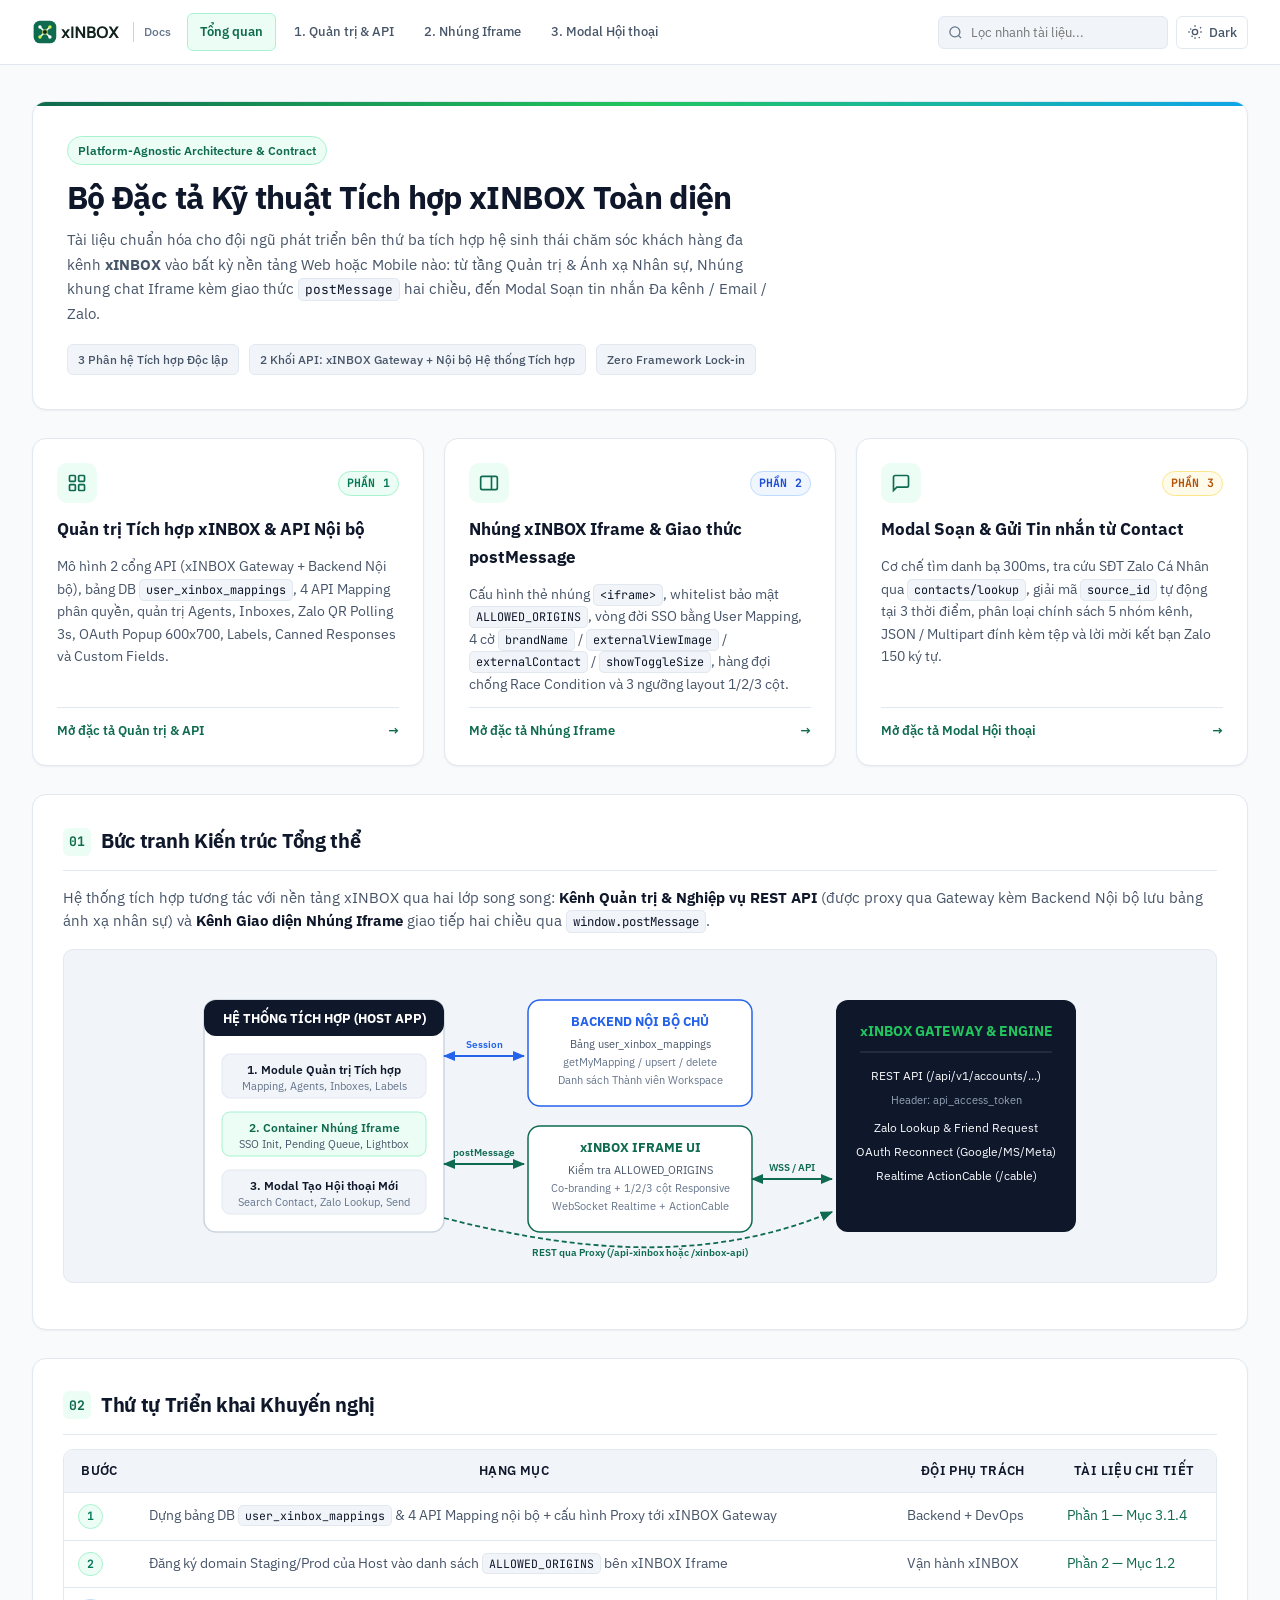
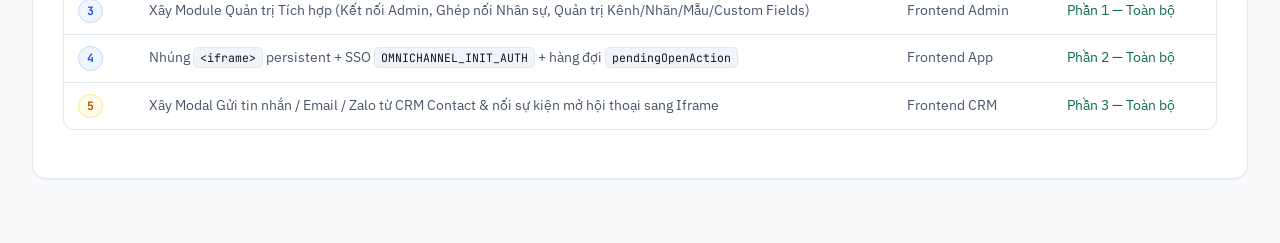
==== index.html @ 835be3a0 "docs: publish xINBOX integration HTML docs and GitHub Pages workflow" ====
<!DOCTYPE html>
<html lang="vi" data-theme="light">
<head>
  <meta charset="UTF-8" />
  <meta name="viewport" content="width=device-width, initial-scale=1.0" />
  <title>xINBOX Integration Docs — Kiến trúc &amp; Đặc tả Kỹ thuật</title>
  <link rel="icon" type="image/svg+xml" href="./assets/logos/favicon.svg" />
  <link rel="preconnect" href="https://fonts.googleapis.com" />
  <link rel="preconnect" href="https://fonts.gstatic.com" crossorigin />
  <link href="https://fonts.googleapis.com/css2?family=IBM+Plex+Sans:wght@400;500;600;700&family=JetBrains+Mono:wght@400;500;600;700&display=swap" rel="stylesheet" />
  <link rel="stylesheet" href="./assets/docs.css" />
</head>
<body>
  <a class="skip-link" href="#main-content">Chuyển tới nội dung chính</a>

  <header class="topbar">
    <div class="topbar-inner">
      <a href="./index.html" class="brand" aria-label="xINBOX Integration Docs">
        <img src="./assets/logos/lockup-horizontal-ink.svg" alt="xINBOX" class="brand-logo brand-logo-light" />
        <img src="./assets/logos/lockup-horizontal-white.svg" alt="xINBOX" class="brand-logo brand-logo-dark" />
        <span class="brand-sub">Docs</span>
      </a>

      <nav class="nav-tabs" aria-label="Điều hướng tài liệu">
        <a href="./index.html" class="nav-tab is-active" aria-current="page">Tổng quan</a>
        <a href="./admin-integration.html" class="nav-tab">1. Quản trị &amp; API</a>
        <a href="./iframe-embed.html" class="nav-tab">2. Nhúng Iframe</a>
        <a href="./contact-modal.html" class="nav-tab">3. Modal Hội thoại</a>
      </nav>

      <div class="topbar-actions">
        <div class="search-box">
          <svg viewBox="0 0 24 24" fill="none" stroke="currentColor" stroke-width="2" aria-hidden="true"><circle cx="11" cy="11" r="8"/><path d="m21 21-4.3-4.3"/></svg>
          <input id="docSearch" class="search-input" type="search" placeholder="Lọc nhanh tài liệu..." aria-label="Lọc nhanh nội dung" />
        </div>
        <button id="themeToggle" class="icon-btn" type="button" aria-pressed="false" aria-label="Chuyển chế độ sáng tối">
          <svg viewBox="0 0 24 24" fill="none" stroke="currentColor" stroke-width="2" aria-hidden="true"><circle cx="12" cy="12" r="4"/><path d="M12 2v2M12 20v2m-7.07-15.07 1.41 1.41m11.32 11.32 1.41 1.41M2 12h2m16 0h2m-15.07 7.07 1.41-1.41m11.32-11.32 1.41-1.41"/></svg>
          <span class="theme-label">Dark</span>
        </button>
      </div>
    </div>
  </header>

  <div class="shell shell-portal">
    <main id="main-content" class="doc-main">
      <section class="hero-card">
        <span class="hero-eyebrow">Platform-Agnostic Architecture &amp; Contract</span>
        <h1 class="hero-title">Bộ Đặc tả Kỹ thuật Tích hợp xINBOX Toàn diện</h1>
        <p class="hero-desc">
          Tài liệu chuẩn hóa cho đội ngũ phát triển bên thứ ba tích hợp hệ sinh thái chăm sóc khách hàng đa kênh <strong>xINBOX</strong> vào bất kỳ nền tảng Web hoặc Mobile nào: từ tầng Quản trị &amp; Ánh xạ Nhân sự, Nhúng khung chat Iframe kèm giao thức <code>postMessage</code> hai chiều, đến Modal Soạn tin nhắn Đa kênh / Email / Zalo.
        </p>
        <div class="meta-strip">
          <span class="meta-pill">3 Phân hệ Tích hợp Độc lập</span>
          <span class="meta-pill">2 Khối API: xINBOX Gateway + Nội bộ Hệ thống Tích hợp</span>
          <span class="meta-pill">Zero Framework Lock-in</span>
        </div>
      </section>

      <div id="emptySearch" class="empty-search is-hidden">Không tìm thấy mục nào khớp từ khóa tìm kiếm.</div>

      <section class="cards-grid" aria-label="Danh sách 3 tài liệu đặc tả">
        <a href="./admin-integration.html" class="portal-card" data-searchable>
          <div class="portal-card-head">
            <span class="portal-card-icon" aria-hidden="true">
              <svg width="20" height="20" viewBox="0 0 24 24" fill="none" stroke="currentColor" stroke-width="2"><rect x="3" y="3" width="7" height="7" rx="1"/><rect x="14" y="3" width="7" height="7" rx="1"/><rect x="14" y="14" width="7" height="7" rx="1"/><rect x="3" y="14" width="7" height="7" rx="1"/></svg>
            </span>
            <span class="badge badge-post">PHẦN 1</span>
          </div>
          <h3>Quản trị Tích hợp xINBOX &amp; API Nội bộ</h3>
          <p>Mô hình 2 cổng API (xINBOX Gateway + Backend Nội bộ), bảng DB <code>user_xinbox_mappings</code>, 4 API Mapping phân quyền, quản trị Agents, Inboxes, Zalo QR Polling 3s, OAuth Popup 600x700, Labels, Canned Responses và Custom Fields.</p>
          <div class="portal-card-footer">
            <span>Mở đặc tả Quản trị &amp; API</span>
            <span aria-hidden="true">&rarr;</span>
          </div>
        </a>

        <a href="./iframe-embed.html" class="portal-card" data-searchable>
          <div class="portal-card-head">
            <span class="portal-card-icon" aria-hidden="true">
              <svg width="20" height="20" viewBox="0 0 24 24" fill="none" stroke="currentColor" stroke-width="2"><rect x="2" y="4" width="20" height="16" rx="2"/><path d="M15 4v16"/></svg>
            </span>
            <span class="badge badge-get">PHẦN 2</span>
          </div>
          <h3>Nhúng xINBOX Iframe &amp; Giao thức postMessage</h3>
          <p>Cấu hình thẻ nhúng <code>&lt;iframe&gt;</code>, whitelist bảo mật <code>ALLOWED_ORIGINS</code>, vòng đời SSO bằng User Mapping, 4 cờ <code>brandName</code> / <code>externalViewImage</code> / <code>externalContact</code> / <code>showToggleSize</code>, hàng đợi chống Race Condition và 3 ngưỡng layout 1/2/3 cột.</p>
          <div class="portal-card-footer">
            <span>Mở đặc tả Nhúng Iframe</span>
            <span aria-hidden="true">&rarr;</span>
          </div>
        </a>

        <a href="./contact-modal.html" class="portal-card" data-searchable>
          <div class="portal-card-head">
            <span class="portal-card-icon" aria-hidden="true">
              <svg width="20" height="20" viewBox="0 0 24 24" fill="none" stroke="currentColor" stroke-width="2"><path d="M21 15a2 2 0 0 1-2 2H7l-4 4V5a2 2 0 0 1 2-2h14a2 2 0 0 1 2 2z"/></svg>
            </span>
            <span class="badge badge-patch">PHẦN 3</span>
          </div>
          <h3>Modal Soạn &amp; Gửi Tin nhắn từ Contact</h3>
          <p>Cơ chế tìm danh bạ 300ms, tra cứu SĐT Zalo Cá Nhân qua <code>contacts/lookup</code>, giải mã <code>source_id</code> tự động tại 3 thời điểm, phân loại chính sách 5 nhóm kênh, JSON / Multipart đính kèm tệp và lời mời kết bạn Zalo 150 ký tự.</p>
          <div class="portal-card-footer">
            <span>Mở đặc tả Modal Hội thoại</span>
            <span aria-hidden="true">&rarr;</span>
          </div>
        </a>
      </section>

      <section class="doc-section" data-searchable>
        <h2><span class="sec-num">01</span> Bức tranh Kiến trúc Tổng thể</h2>
        <p>Hệ thống tích hợp tương tác với nền tảng xINBOX qua hai lớp song song: <strong>Kênh Quản trị &amp; Nghiệp vụ REST API</strong> (được proxy qua Gateway kèm Backend Nội bộ lưu bảng ánh xạ nhân sự) và <strong>Kênh Giao diện Nhúng Iframe</strong> giao tiếp hai chiều qua <code>window.postMessage</code>.</p>

        <div class="diagram-box" role="img" aria-label="Sơ đồ kiến trúc tổng thể kết nối Host App, Backend Nội bộ, xINBOX Gateway và xINBOX Iframe">
          <svg viewBox="0 0 920 300" width="100%" style="max-width: 920px; display: block; margin: auto; font-family: var(--font-sans);">
            <defs>
              <marker id="arrow" viewBox="0 0 10 10" refX="9" refY="5" markerWidth="7" markerHeight="7" orient="auto-start-reverse">
                <path d="M 0 1 L 10 5 L 0 9 z" fill="#0f6b4f" />
              </marker>
              <marker id="arrow-blue" viewBox="0 0 10 10" refX="9" refY="5" markerWidth="7" markerHeight="7" orient="auto-start-reverse">
                <path d="M 0 1 L 10 5 L 0 9 z" fill="#2563eb" />
              </marker>
            </defs>

            <!-- Host App -->
            <rect x="24" y="34" width="240" height="232" rx="12" fill="var(--color-surface)" stroke="var(--color-border-strong)" stroke-width="1.5"/>
            <rect x="24" y="34" width="240" height="36" rx="12" fill="#0f172a"/>
            <text x="144" y="57" text-anchor="middle" fill="#ffffff" font-size="13" font-weight="700">HỆ THỐNG TÍCH HỢP (HOST APP)</text>
            <rect x="42" y="88" width="204" height="44" rx="8" fill="var(--color-surface-muted)" stroke="var(--color-border)"/>
            <text x="144" y="108" text-anchor="middle" fill="var(--color-text)" font-size="12" font-weight="600">1. Module Quản trị Tích hợp</text>
            <text x="144" y="124" text-anchor="middle" fill="var(--color-text-subtle)" font-size="10.5">Mapping, Agents, Inboxes, Labels</text>
            <rect x="42" y="146" width="204" height="44" rx="8" fill="var(--color-accent-soft)" stroke="var(--color-accent-border)"/>
            <text x="144" y="166" text-anchor="middle" fill="var(--color-accent)" font-size="12" font-weight="600">2. Container Nhúng Iframe</text>
            <text x="144" y="182" text-anchor="middle" fill="var(--color-text-muted)" font-size="10.5">SSO Init, Pending Queue, Lightbox</text>
            <rect x="42" y="204" width="204" height="44" rx="8" fill="var(--color-surface-muted)" stroke="var(--color-border)"/>
            <text x="144" y="224" text-anchor="middle" fill="var(--color-text)" font-size="12" font-weight="600">3. Modal Tạo Hội thoại Mới</text>
            <text x="144" y="240" text-anchor="middle" fill="var(--color-text-subtle)" font-size="10.5">Search Contact, Zalo Lookup, Send</text>

            <!-- Middle: Internal Backend -->
            <rect x="348" y="34" width="224" height="106" rx="12" fill="var(--color-surface)" stroke="#2563eb" stroke-width="1.5"/>
            <text x="460" y="60" text-anchor="middle" fill="#2563eb" font-size="12.5" font-weight="700">BACKEND NỘI BỘ CHỦ</text>
            <text x="460" y="82" text-anchor="middle" fill="var(--color-text-muted)" font-size="11">Bảng user_xinbox_mappings</text>
            <text x="460" y="100" text-anchor="middle" fill="var(--color-text-subtle)" font-size="10.5">getMyMapping / upsert / delete</text>
            <text x="460" y="118" text-anchor="middle" fill="var(--color-text-subtle)" font-size="10.5">Danh sách Thành viên Workspace</text>

            <!-- Middle: xINBOX Iframe -->
            <rect x="348" y="160" width="224" height="106" rx="12" fill="var(--color-surface)" stroke="#0f6b4f" stroke-width="1.5"/>
            <text x="460" y="186" text-anchor="middle" fill="#0f6b4f" font-size="12.5" font-weight="700">xINBOX IFRAME UI</text>
            <text x="460" y="208" text-anchor="middle" fill="var(--color-text-muted)" font-size="11">Kiểm tra ALLOWED_ORIGINS</text>
            <text x="460" y="226" text-anchor="middle" fill="var(--color-text-subtle)" font-size="10.5">Co-branding + 1/2/3 cột Responsive</text>
            <text x="460" y="244" text-anchor="middle" fill="var(--color-text-subtle)" font-size="10.5">WebSocket Realtime + ActionCable</text>

            <!-- Right: xINBOX Server -->
            <rect x="656" y="34" width="240" height="232" rx="12" fill="#0f172a"/>
            <text x="776" y="70" text-anchor="middle" fill="#22c55e" font-size="13.5" font-weight="700">xINBOX GATEWAY &amp; ENGINE</text>
            <line x1="680" y1="86" x2="872" y2="86" stroke="#334155" stroke-width="1"/>
            <text x="776" y="114" text-anchor="middle" fill="#f8fafc" font-size="11.5">REST API (/api/v1/accounts/...)</text>
            <text x="776" y="138" text-anchor="middle" fill="#94a3b8" font-size="10.5">Header: api_access_token</text>
            <text x="776" y="166" text-anchor="middle" fill="#f8fafc" font-size="11.5">Zalo Lookup &amp; Friend Request</text>
            <text x="776" y="190" text-anchor="middle" fill="#f8fafc" font-size="11.5">OAuth Reconnect (Google/MS/Meta)</text>
            <text x="776" y="214" text-anchor="middle" fill="#f8fafc" font-size="11.5">Realtime ActionCable (/cable)</text>

            <!-- Connectors -->
            <path d="M 264 90 L 344 90" stroke="#2563eb" stroke-width="1.8" marker-end="url(#arrow-blue)" marker-start="url(#arrow-blue)"/>
            <text x="304" y="82" text-anchor="middle" fill="#2563eb" font-size="10" font-weight="600">Session</text>

            <path d="M 264 198 L 344 198" stroke="#0f6b4f" stroke-width="1.8" marker-end="url(#arrow)" marker-start="url(#arrow)"/>
            <text x="304" y="190" text-anchor="middle" fill="#0f6b4f" font-size="10" font-weight="600">postMessage</text>

            <path d="M 572 213 L 652 213" stroke="#0f6b4f" stroke-width="1.8" marker-end="url(#arrow)" marker-start="url(#arrow)"/>
            <text x="612" y="205" text-anchor="middle" fill="#0f6b4f" font-size="10" font-weight="600">WSS / API</text>

            <path d="M 264 252 C 420 292, 540 292, 652 246" fill="none" stroke="#0f6b4f" stroke-width="1.8" stroke-dasharray="5 3" marker-end="url(#arrow)"/>
            <text x="460" y="290" text-anchor="middle" fill="#0f6b4f" font-size="10" font-weight="600">REST qua Proxy (/api-xinbox hoặc /xinbox-api)</text>
          </svg>
        </div>
      </section>

      <section class="doc-section" data-searchable>
        <h2><span class="sec-num">02</span> Thứ tự Triển khai Khuyến nghị</h2>
        <div class="table-wrap">
          <table>
            <thead>
              <tr>
                <th>Bước</th>
                <th>Hạng mục</th>
                <th>Đội phụ trách</th>
                <th>Tài liệu chi tiết</th>
              </tr>
            </thead>
            <tbody>
              <tr>
                <td><span class="badge badge-post">1</span></td>
                <td>Dựng bảng DB <code>user_xinbox_mappings</code> &amp; 4 API Mapping nội bộ + cấu hình Proxy tới xINBOX Gateway</td>
                <td>Backend + DevOps</td>
                <td><a href="./admin-integration.html#sec-internal-api">Phần 1 — Mục 3.1.4</a></td>
              </tr>
              <tr>
                <td><span class="badge badge-post">2</span></td>
                <td>Đăng ký domain Staging/Prod của Host vào danh sách <code>ALLOWED_ORIGINS</code> bên xINBOX Iframe</td>
                <td>Vận hành xINBOX</td>
                <td><a href="./iframe-embed.html#sec-origin">Phần 2 — Mục 1.2</a></td>
              </tr>
              <tr>
                <td><span class="badge badge-get">3</span></td>
                <td>Xây Module Quản trị Tích hợp (Kết nối Admin, Ghép nối Nhân sự, Quản trị Kênh/Nhãn/Mẫu/Custom Fields)</td>
                <td>Frontend Admin</td>
                <td><a href="./admin-integration.html">Phần 1 — Toàn bộ</a></td>
              </tr>
              <tr>
                <td><span class="badge badge-get">4</span></td>
                <td>Nhúng <code>&lt;iframe&gt;</code> persistent + SSO <code>OMNICHANNEL_INIT_AUTH</code> + hàng đợi <code>pendingOpenAction</code></td>
                <td>Frontend App</td>
                <td><a href="./iframe-embed.html">Phần 2 — Toàn bộ</a></td>
              </tr>
              <tr>
                <td><span class="badge badge-patch">5</span></td>
                <td>Xây Modal Gửi tin nhắn / Email / Zalo từ CRM Contact &amp; nối sự kiện mở hội thoại sang Iframe</td>
                <td>Frontend CRM</td>
                <td><a href="./contact-modal.html">Phần 3 — Toàn bộ</a></td>
              </tr>
            </tbody>
          </table>
        </div>
      </section>
    </main>
  </div>

  <script src="./assets/docs.js" defer></script>
</body>
</html>
---- assets/docs.css ----
/* xINBOX Integration Docs — Minimalism & Swiss Developer Design System */
:root {
  --color-primary: #0f172a;
  --color-on-primary: #ffffff;
  --color-secondary: #1e293b;
  --color-accent: #0f6b4f;
  --color-accent-bright: #22c55e;
  --color-accent-soft: #ecfdf5;
  --color-accent-border: #a7f3d0;
  --color-bg: #f8fafc;
  --color-surface: #ffffff;
  --color-surface-muted: #f1f5f9;
  --color-border: #e2e8f0;
  --color-border-strong: #cbd5e1;
  --color-text: #0f172a;
  --color-text-muted: #475569;
  --color-text-subtle: #64748b;
  --color-code-bg: #0e1223;
  --color-code-header: #161b30;
  --color-code-fg: #f8fafc;
  --color-code-border: #262f4d;
  --color-info-bg: #eff6ff;
  --color-info-border: #bfdbfe;
  --color-info-fg: #1e40af;
  --color-warn-bg: #fffbeb;
  --color-warn-border: #fde68a;
  --color-warn-fg: #92400e;
  --color-danger-bg: #fef2f2;
  --color-danger-border: #fecaca;
  --color-danger-fg: #991b1b;
  --color-danger: #ef4444;
  --color-ring: #0f6b4f;
  --shadow-sm: 0 1px 2px rgba(15, 23, 42, 0.05);
  --shadow-md: 0 4px 12px rgba(15, 23, 42, 0.07);
  --radius-sm: 6px;
  --radius-md: 10px;
  --radius-lg: 14px;
  --header-height: 64px;
  --sidebar-width: 272px;
  --font-sans: 'IBM Plex Sans', -apple-system, BlinkMacSystemFont, 'Segoe UI', Roboto, sans-serif;
  --font-mono: 'JetBrains Mono', ui-monospace, SFMono-Regular, Menlo, Monaco, Consolas, monospace;
}

html[data-theme='dark'] {
  --color-primary: #f8fafc;
  --color-on-primary: #0f172a;
  --color-secondary: #1e293b;
  --color-accent: #22c55e;
  --color-accent-bright: #4ade80;
  --color-accent-soft: rgba(34, 197, 94, 0.12);
  --color-accent-border: rgba(34, 197, 94, 0.32);
  --color-bg: #020617;
  --color-surface: #0e1223;
  --color-surface-muted: #1a1e2f;
  --color-border: #27324b;
  --color-border-strong: #334155;
  --color-text: #f8fafc;
  --color-text-muted: #cbd5e1;
  --color-text-subtle: #94a3b8;
  --color-code-bg: #070a14;
  --color-code-header: #11162b;
  --color-code-fg: #f8fafc;
  --color-code-border: #262f4d;
  --color-info-bg: rgba(59, 130, 246, 0.12);
  --color-info-border: rgba(59, 130, 246, 0.35);
  --color-info-fg: #93c5fd;
  --color-warn-bg: rgba(245, 158, 11, 0.12);
  --color-warn-border: rgba(245, 158, 11, 0.35);
  --color-warn-fg: #fcd34d;
  --color-danger-bg: rgba(239, 68, 68, 0.12);
  --color-danger-border: rgba(239, 68, 68, 0.35);
  --color-danger-fg: #fca5a5;
  --color-ring: #22c55e;
  --shadow-sm: 0 1px 2px rgba(0, 0, 0, 0.25);
  --shadow-md: 0 6px 18px rgba(0, 0, 0, 0.4);
}

*,
*::before,
*::after {
  box-sizing: border-box;
}

html {
  scroll-behavior: smooth;
  font-size: 16px;
}

body {
  margin: 0;
  font-family: var(--font-sans);
  background-color: var(--color-bg);
  color: var(--color-text);
  line-height: 1.6;
  -webkit-font-smoothing: antialiased;
}

a {
  color: var(--color-accent);
  text-decoration: none;
}

a:hover {
  text-decoration: underline;
}

:focus-visible {
  outline: 2px solid var(--color-ring);
  outline-offset: 2px;
  border-radius: 4px;
}

button,
[role='button'],
a {
  cursor: pointer;
}

.skip-link {
  position: absolute;
  inset-block-start: -100px;
  inset-inline-start: 16px;
  z-index: 200;
  background: var(--color-accent);
  color: #ffffff;
  padding: 8px 14px;
  border-radius: var(--radius-sm);
  font-weight: 600;
}

.skip-link:focus {
  inset-block-start: 12px;
}

/* Top Navigation Header */
.topbar {
  position: sticky;
  inset-block-start: 0;
  z-index: 60;
  min-block-size: var(--header-height);
  background: color-mix(in srgb, var(--color-surface) 92%, transparent);
  backdrop-filter: blur(10px);
  border-block-end: 1px solid var(--color-border);
}

.topbar-inner {
  max-inline-size: 1440px;
  margin-inline: auto;
  padding-inline: clamp(16px, 2.5vw, 32px);
  min-block-size: var(--header-height);
  display: flex;
  align-items: center;
  justify-content: space-between;
  gap: 16px;
  flex-wrap: wrap;
}

.brand {
  display: inline-flex;
  align-items: center;
  gap: 10px;
  color: var(--color-text);
  font-weight: 700;
  font-size: 0.95rem;
  letter-spacing: -0.01em;
  text-decoration: none;
  flex-shrink: 0;
}

.brand:hover {
  text-decoration: none;
}

.brand-logo {
  block-size: 26px;
  inline-size: auto;
  display: block;
  object-fit: contain;
}

.brand-logo-dark {
  display: none;
}

html[data-theme='dark'] .brand-logo-light {
  display: none;
}

html[data-theme='dark'] .brand-logo-dark {
  display: block;
}

.brand-sub {
  font-size: 0.75rem;
  font-weight: 500;
  color: var(--color-text-subtle);
  padding-inline-start: 10px;
  border-inline-start: 1px solid var(--color-border-strong);
}

.nav-tabs {
  display: flex;
  align-items: center;
  gap: 6px;
  overflow-x: auto;
  padding-block: 4px;
}

.nav-tab {
  display: inline-flex;
  align-items: center;
  gap: 6px;
  padding: 7px 12px;
  border-radius: var(--radius-sm);
  font-size: 0.84rem;
  font-weight: 500;
  color: var(--color-text-muted);
  white-space: nowrap;
  transition: background-color 150ms ease, color 150ms ease;
}

.nav-tab:hover {
  background: var(--color-surface-muted);
  color: var(--color-text);
  text-decoration: none;
}

.nav-tab.is-active {
  background: var(--color-accent-soft);
  color: var(--color-accent);
  font-weight: 600;
  border: 1px solid var(--color-accent-border);
}

.topbar-actions {
  display: flex;
  align-items: center;
  gap: 8px;
  margin-inline-start: auto;
}

.search-box {
  position: relative;
  display: inline-flex;
  align-items: center;
}

.search-box svg {
  position: absolute;
  inset-inline-start: 10px;
  inline-size: 15px;
  block-size: 15px;
  color: var(--color-text-subtle);
  pointer-events: none;
}

.search-input {
  inline-size: clamp(160px, 18vw, 240px);
  padding: 7px 12px 7px 32px;
  border-radius: var(--radius-sm);
  border: 1px solid var(--color-border);
  background: var(--color-surface-muted);
  color: var(--color-text);
  font-family: var(--font-sans);
  font-size: 0.82rem;
  transition: border-color 150ms ease, background-color 150ms ease;
}

.search-input:focus {
  outline: none;
  border-color: var(--color-accent);
  background: var(--color-surface);
}

.icon-btn {
  display: inline-flex;
  align-items: center;
  justify-content: center;
  gap: 6px;
  padding: 7px 10px;
  border-radius: var(--radius-sm);
  border: 1px solid var(--color-border);
  background: var(--color-surface);
  color: var(--color-text-muted);
  font-family: var(--font-sans);
  font-size: 0.8rem;
  font-weight: 500;
  transition: background-color 150ms ease, border-color 150ms ease, color 150ms ease;
}

.icon-btn:hover {
  background: var(--color-surface-muted);
  color: var(--color-text);
}

.icon-btn svg {
  inline-size: 16px;
  block-size: 16px;
}

.mobile-toc-btn {
  display: none;
}

/* Main Workspace Shell */
.shell {
  max-inline-size: 1440px;
  margin-inline: auto;
  padding: clamp(20px, 3vw, 36px) clamp(16px, 2.5vw, 32px) 64px;
  display: grid;
  grid-template-columns: var(--sidebar-width) minmax(0, 1fr);
  gap: clamp(24px, 3vw, 48px);
  align-items: start;
}

.shell.shell-portal {
  grid-template-columns: minmax(0, 1fr);
}

/* Sticky Left Sidebar TOC */
.toc-sidebar {
  position: sticky;
  inset-block-start: calc(var(--header-height) + 24px);
  max-block-size: calc(100vh - var(--header-height) - 48px);
  overflow-y: auto;
  padding: 16px;
  background: var(--color-surface);
  border: 1px solid var(--color-border);
  border-radius: var(--radius-lg);
  box-shadow: var(--shadow-sm);
}

.toc-title {
  margin: 0 0 12px;
  font-size: 0.72rem;
  font-weight: 700;
  text-transform: uppercase;
  letter-spacing: 0.08em;
  color: var(--color-text-subtle);
}

.toc-list {
  list-style: none;
  margin: 0;
  padding: 0;
  display: flex;
  flex-direction: column;
  gap: 2px;
}

.toc-link {
  display: block;
  padding: 6px 10px;
  border-radius: var(--radius-sm);
  font-size: 0.83rem;
  color: var(--color-text-muted);
  border-inline-start: 2px solid transparent;
  transition: background-color 140ms ease, color 140ms ease, border-color 140ms ease;
}

.toc-link:hover {
  background: var(--color-surface-muted);
  color: var(--color-text);
  text-decoration: none;
}

.toc-link.is-active {
  background: var(--color-accent-soft);
  color: var(--color-accent);
  font-weight: 600;
  border-inline-start-color: var(--color-accent);
}

.toc-link.is-sub {
  padding-inline-start: 22px;
  font-size: 0.79rem;
}

/* Content Column */
.doc-main {
  min-inline-size: 0;
  display: flex;
  flex-direction: column;
  gap: 28px;
}

.hero-card {
  background: var(--color-surface);
  border: 1px solid var(--color-border);
  border-radius: var(--radius-lg);
  padding: clamp(22px, 3vw, 34px);
  box-shadow: var(--shadow-sm);
  position: relative;
  overflow: hidden;
}

.hero-card::before {
  content: '';
  position: absolute;
  inset-block-start: 0;
  inset-inline-start: 0;
  inset-inline-end: 0;
  block-size: 4px;
  background: linear-gradient(90deg, #0f6b4f, #22c55e, #0ea5e9);
}

.hero-eyebrow {
  display: inline-flex;
  align-items: center;
  gap: 6px;
  padding: 4px 10px;
  border-radius: 999px;
  font-size: 0.75rem;
  font-weight: 600;
  background: var(--color-accent-soft);
  color: var(--color-accent);
  border: 1px solid var(--color-accent-border);
  margin-block-end: 12px;
}

.hero-title {
  margin: 0 0 10px;
  font-size: clamp(1.45rem, 2.5vw, 2.05rem);
  font-weight: 700;
  line-height: 1.25;
  letter-spacing: -0.02em;
  color: var(--color-text);
}

.hero-desc {
  margin: 0;
  max-inline-size: 78ch;
  color: var(--color-text-muted);
  font-size: 0.96rem;
}

.meta-strip {
  margin-block-start: 18px;
  display: flex;
  flex-wrap: wrap;
  gap: 10px;
}

.meta-pill {
  display: inline-flex;
  align-items: center;
  gap: 6px;
  padding: 5px 10px;
  border-radius: var(--radius-sm);
  background: var(--color-surface-muted);
  border: 1px solid var(--color-border);
  font-size: 0.78rem;
  color: var(--color-text-muted);
  font-weight: 500;
}

/* Section Cards */
.doc-section {
  background: var(--color-surface);
  border: 1px solid var(--color-border);
  border-radius: var(--radius-lg);
  padding: clamp(20px, 2.6vw, 30px);
  box-shadow: var(--shadow-sm);
  scroll-margin-top: calc(var(--header-height) + 20px);
}

.doc-section h2 {
  margin: 0 0 14px;
  font-size: 1.28rem;
  font-weight: 700;
  letter-spacing: -0.015em;
  display: flex;
  align-items: center;
  gap: 10px;
  padding-block-end: 12px;
  border-block-end: 1px solid var(--color-border);
}

.doc-section h3 {
  margin: 24px 0 10px;
  font-size: 1.04rem;
  font-weight: 600;
  color: var(--color-text);
  scroll-margin-top: calc(var(--header-height) + 20px);
}

.doc-section h4 {
  margin: 18px 0 8px;
  font-size: 0.94rem;
  font-weight: 600;
  color: var(--color-text);
}

.doc-section p,
.doc-section li {
  color: var(--color-text-muted);
  font-size: 0.92rem;
}

.doc-section strong {
  color: var(--color-text);
}

.doc-section ul,
.doc-section ol {
  padding-inline-start: 22px;
  margin-block: 8px 14px;
  display: flex;
  flex-direction: column;
  gap: 6px;
}

.sec-num {
  display: inline-flex;
  align-items: center;
  justify-content: center;
  min-inline-size: 28px;
  block-size: 28px;
  padding-inline: 6px;
  border-radius: var(--radius-sm);
  background: var(--color-accent-soft);
  color: var(--color-accent);
  font-family: var(--font-mono);
  font-size: 0.82rem;
  font-weight: 700;
}

/* Inline Code & Badges */
code {
  font-family: var(--font-mono);
  font-size: 0.84em;
  padding: 2px 6px;
  border-radius: 5px;
  background: var(--color-surface-muted);
  border: 1px solid var(--color-border);
  color: var(--color-text);
  word-break: break-word;
}

.badge {
  display: inline-flex;
  align-items: center;
  gap: 5px;
  padding: 2px 8px;
  border-radius: 999px;
  font-size: 0.72rem;
  font-weight: 700;
  font-family: var(--font-mono);
  letter-spacing: 0.02em;
  white-space: nowrap;
}

.badge-get {
  background: #eff6ff;
  color: #1d4ed8;
  border: 1px solid #bfdbfe;
}
.badge-post {
  background: #ecfdf5;
  color: #047857;
  border: 1px solid #a7f3d0;
}
.badge-patch {
  background: #fffbeb;
  color: #b45309;
  border: 1px solid #fde68a;
}
.badge-delete {
  background: #fef2f2;
  color: #b91c1c;
  border: 1px solid #fecaca;
}
.badge-neutral {
  background: var(--color-surface-muted);
  color: var(--color-text-muted);
  border: 1px solid var(--color-border);
}
.badge-required {
  background: var(--color-accent-soft);
  color: var(--color-accent);
  border: 1px solid var(--color-accent-border);
}

html[data-theme='dark'] .badge-get {
  background: rgba(59, 130, 246, 0.16);
  color: #93c5fd;
  border-color: rgba(59, 130, 246, 0.35);
}
html[data-theme='dark'] .badge-post {
  background: rgba(34, 197, 94, 0.16);
  color: #4ade80;
  border-color: rgba(34, 197, 94, 0.35);
}
html[data-theme='dark'] .badge-patch {
  background: rgba(245, 158, 11, 0.16);
  color: #fcd34d;
  border-color: rgba(245, 158, 11, 0.35);
}
html[data-theme='dark'] .badge-delete {
  background: rgba(239, 68, 68, 0.16);
  color: #fca5a5;
  border-color: rgba(239, 68, 68, 0.35);
}

/* Code Blocks with Copy Button */
.code-block {
  margin-block: 12px 16px;
  border-radius: var(--radius-md);
  background: var(--color-code-bg);
  border: 1px solid var(--color-code-border);
  overflow: hidden;
}

.code-header {
  display: flex;
  align-items: center;
  justify-content: space-between;
  gap: 12px;
  padding: 8px 14px;
  background: var(--color-code-header);
  border-block-end: 1px solid var(--color-code-border);
}

.code-lang {
  font-family: var(--font-mono);
  font-size: 0.74rem;
  font-weight: 600;
  color: #94a3b8;
  text-transform: uppercase;
}

.copy-btn {
  display: inline-flex;
  align-items: center;
  gap: 5px;
  padding: 4px 10px;
  border-radius: 5px;
  border: 1px solid #334155;
  background: #1e293b;
  color: #e2e8f0;
  font-family: var(--font-sans);
  font-size: 0.74rem;
  font-weight: 500;
  transition: background-color 140ms ease, border-color 140ms ease;
}

.copy-btn:hover {
  background: #334155;
  border-color: #475569;
}

.copy-btn.is-copied {
  background: #0f6b4f;
  border-color: #22c55e;
  color: #ffffff;
}

.code-block pre {
  margin: 0;
  padding: 14px 16px;
  overflow-x: auto;
  font-family: var(--font-mono);
  font-size: 0.82rem;
  line-height: 1.55;
  color: var(--color-code-fg);
}

.code-block pre code {
  background: transparent;
  border: 0;
  padding: 0;
  color: inherit;
  font-size: inherit;
  word-break: normal;
}

/* Endpoint Header Strip */
.endpoint-card {
  border: 1px solid var(--color-border);
  border-radius: var(--radius-md);
  padding: 16px 18px;
  margin-block: 14px;
  background: color-mix(in srgb, var(--color-surface-muted) 40%, var(--color-surface));
}

.endpoint-head {
  display: flex;
  align-items: center;
  justify-content: space-between;
  gap: 10px;
  flex-wrap: wrap;
  margin-block-end: 8px;
}

.endpoint-route {
  display: inline-flex;
  align-items: center;
  gap: 8px;
  flex-wrap: wrap;
}

.endpoint-path {
  font-family: var(--font-mono);
  font-size: 0.85rem;
  font-weight: 600;
  color: var(--color-text);
  word-break: break-all;
}

/* Responsive Tables */
.table-wrap {
  inline-size: 100%;
  overflow-x: auto;
  margin-block: 12px 18px;
  border: 1px solid var(--color-border);
  border-radius: var(--radius-md);
  background: var(--color-surface);
}

table {
  inline-size: 100%;
  border-collapse: collapse;
  text-align: start;
  font-size: 0.86rem;
}

th,
td {
  padding: 11px 14px;
  border-block-end: 1px solid var(--color-border);
  vertical-align: top;
}

th {
  background: var(--color-surface-muted);
  color: var(--color-text);
  font-weight: 600;
  font-size: 0.8rem;
  text-transform: uppercase;
  letter-spacing: 0.03em;
  white-space: nowrap;
}

td {
  color: var(--color-text-muted);
}

tr:last-child td {
  border-block-end: 0;
}

tr:hover td {
  background: color-mix(in srgb, var(--color-surface-muted) 45%, transparent);
}

/* Callouts */
.callout {
  display: flex;
  align-items: flex-start;
  gap: 12px;
  padding: 14px 16px;
  border-radius: var(--radius-md);
  border: 1px solid;
  margin-block: 14px;
  font-size: 0.88rem;
}

.callout-icon {
  flex-shrink: 0;
  margin-block-start: 2px;
}

.callout-info {
  background: var(--color-info-bg);
  border-color: var(--color-info-border);
  color: var(--color-info-fg);
}

.callout-warn {
  background: var(--color-warn-bg);
  border-color: var(--color-warn-border);
  color: var(--color-warn-fg);
}

.callout-success {
  background: var(--color-accent-soft);
  border-color: var(--color-accent-border);
  color: var(--color-accent);
}

.callout-danger {
  background: var(--color-danger-bg);
  border-color: var(--color-danger-border);
  color: var(--color-danger-fg);
}

.callout p {
  margin: 0;
  color: inherit;
}

/* Filter Pills */
.filter-bar {
  display: flex;
  align-items: center;
  gap: 8px;
  flex-wrap: wrap;
  margin-block: 12px 16px;
}

.filter-pill {
  padding: 6px 12px;
  border-radius: 999px;
  border: 1px solid var(--color-border);
  background: var(--color-surface);
  color: var(--color-text-muted);
  font-family: var(--font-sans);
  font-size: 0.8rem;
  font-weight: 500;
  transition: all 150ms ease;
}

.filter-pill:hover {
  background: var(--color-surface-muted);
  color: var(--color-text);
}

.filter-pill.is-active {
  background: var(--color-accent);
  border-color: var(--color-accent);
  color: #ffffff;
  font-weight: 600;
}

/* Portal Grid Cards */
.cards-grid {
  display: grid;
  grid-template-columns: repeat(auto-fit, minmax(300px, 1fr));
  gap: 20px;
}

.portal-card {
  display: flex;
  flex-direction: column;
  gap: 12px;
  padding: 24px;
  border-radius: var(--radius-lg);
  background: var(--color-surface);
  border: 1px solid var(--color-border);
  box-shadow: var(--shadow-sm);
  text-decoration: none;
  color: inherit;
  transition: transform 180ms ease, border-color 180ms ease, box-shadow 180ms ease;
}

.portal-card:hover {
  transform: translateY(-2px);
  border-color: var(--color-accent);
  box-shadow: var(--shadow-md);
  text-decoration: none;
}

.portal-card-head {
  display: flex;
  align-items: center;
  justify-content: space-between;
  gap: 10px;
}

.portal-card-icon {
  inline-size: 40px;
  block-size: 40px;
  border-radius: 10px;
  background: var(--color-accent-soft);
  color: var(--color-accent);
  display: inline-flex;
  align-items: center;
  justify-content: center;
}

.portal-card h3 {
  margin: 0;
  font-size: 1.08rem;
  font-weight: 700;
  color: var(--color-text);
}

.portal-card p {
  margin: 0;
  font-size: 0.88rem;
  color: var(--color-text-muted);
  flex: 1;
}

.portal-card-footer {
  display: flex;
  align-items: center;
  justify-content: space-between;
  padding-block-start: 12px;
  border-block-start: 1px solid var(--color-border);
  font-size: 0.82rem;
  font-weight: 600;
  color: var(--color-accent);
}

/* SVG Diagram Container */
.diagram-box {
  margin-block: 16px;
  padding: 16px;
  border-radius: var(--radius-md);
  background: var(--color-surface-muted);
  border: 1px solid var(--color-border);
  overflow-x: auto;
}

.diagram-caption {
  margin-block-start: 8px;
  font-size: 0.78rem;
  color: var(--color-text-subtle);
  text-align: center;
}

/* Interactive Responsive Simulator (Iframe Embed Page) */
.sim-frame {
  border: 1px solid var(--color-border-strong);
  border-radius: var(--radius-md);
  background: var(--color-surface);
  overflow: hidden;
  transition: max-inline-size 220ms ease;
  margin-block-start: 12px;
}

.sim-toolbar {
  padding: 10px 14px;
  background: var(--color-surface-muted);
  border-block-end: 1px solid var(--color-border);
  display: flex;
  align-items: center;
  justify-content: space-between;
  font-size: 0.8rem;
  font-weight: 600;
}

.sim-cols {
  display: grid;
  min-block-size: 160px;
}

.sim-col {
  padding: 14px;
  border-inline-end: 1px solid var(--color-border);
  font-size: 0.82rem;
}

.sim-col:last-child {
  border-inline-end: 0;
}

.sim-col-title {
  font-weight: 700;
  color: var(--color-text);
  margin-block-end: 6px;
  font-size: 0.82rem;
}

.sim-badge-overlay {
  display: inline-block;
  margin-block-start: 6px;
  padding: 3px 8px;
  border-radius: 5px;
  font-size: 0.74rem;
  background: var(--color-warn-bg);
  color: var(--color-warn-fg);
  border: 1px solid var(--color-warn-border);
}

/* Prev / Next Page Footer */
.page-pager {
  display: grid;
  grid-template-columns: repeat(auto-fit, minmax(220px, 1fr));
  gap: 14px;
  margin-block-start: 8px;
}

.pager-link {
  display: flex;
  flex-direction: column;
  gap: 4px;
  padding: 14px 18px;
  border-radius: var(--radius-md);
  background: var(--color-surface);
  border: 1px solid var(--color-border);
  text-decoration: none;
  transition: border-color 150ms ease, background-color 150ms ease;
}

.pager-link:hover {
  border-color: var(--color-accent);
  background: var(--color-surface-muted);
  text-decoration: none;
}

.pager-label {
  font-size: 0.74rem;
  color: var(--color-text-subtle);
  text-transform: uppercase;
  font-weight: 600;
}

.pager-title {
  font-size: 0.92rem;
  font-weight: 600;
  color: var(--color-text);
}

.is-hidden {
  display: none !important;
}

.empty-search {
  padding: 28px;
  text-align: center;
  border: 1px dashed var(--color-border-strong);
  border-radius: var(--radius-md);
  color: var(--color-text-subtle);
}

@media (max-width: 1024px) {
  .shell {
    grid-template-columns: minmax(0, 1fr);
  }

  .toc-sidebar {
    display: none;
    position: fixed;
    inset-block-start: calc(var(--header-height) + 8px);
    inset-inline-start: 16px;
    inset-inline-end: 16px;
    z-index: 80;
    max-block-size: 70vh;
    box-shadow: var(--shadow-md);
  }

  .toc-sidebar.is-open {
    display: block;
  }

  .mobile-toc-btn {
    display: inline-flex;
  }
}

@media (max-width: 640px) {
  .brand-sub {
    display: none;
  }
  .search-input {
    inline-size: 140px;
  }
}

@media (prefers-reduced-motion: reduce) {
  html {
    scroll-behavior: auto;
  }
  *,
  *::before,
  *::after {
    transition: none !important;
    animation: none !important;
  }
}
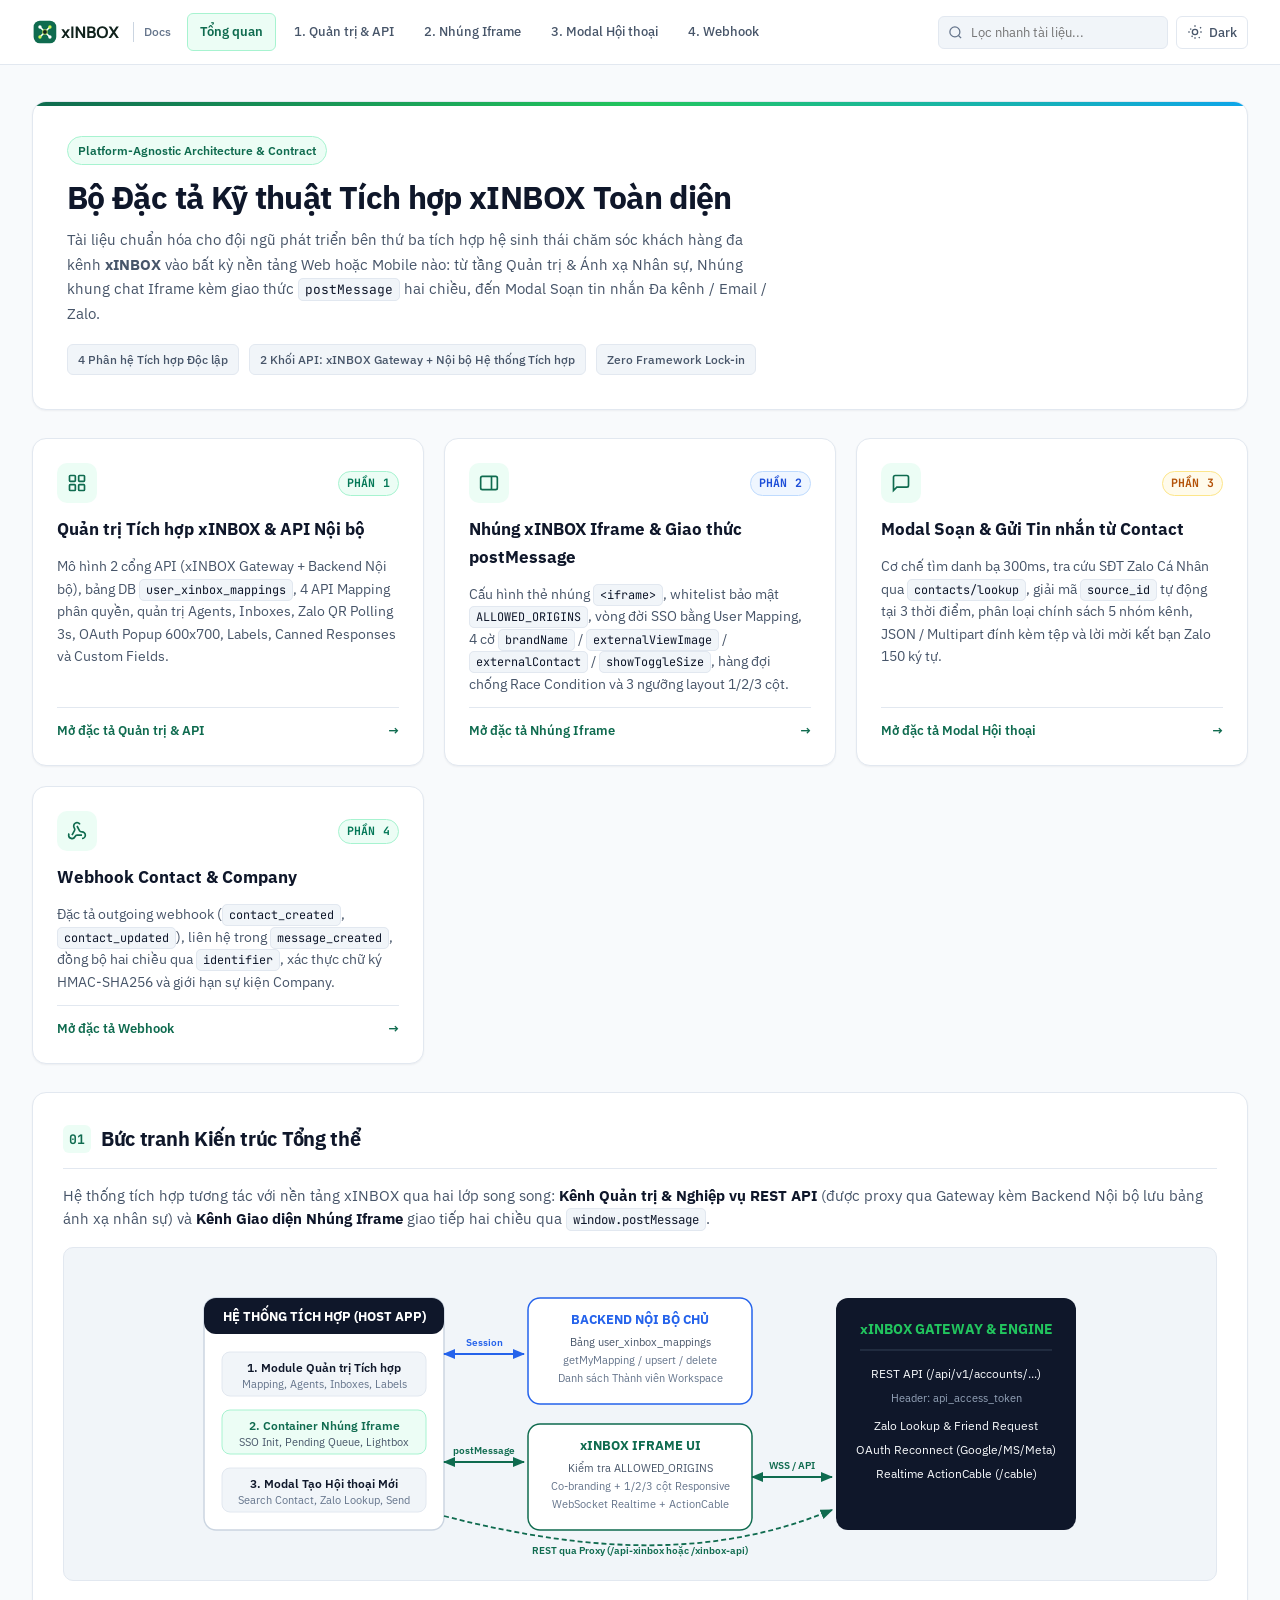
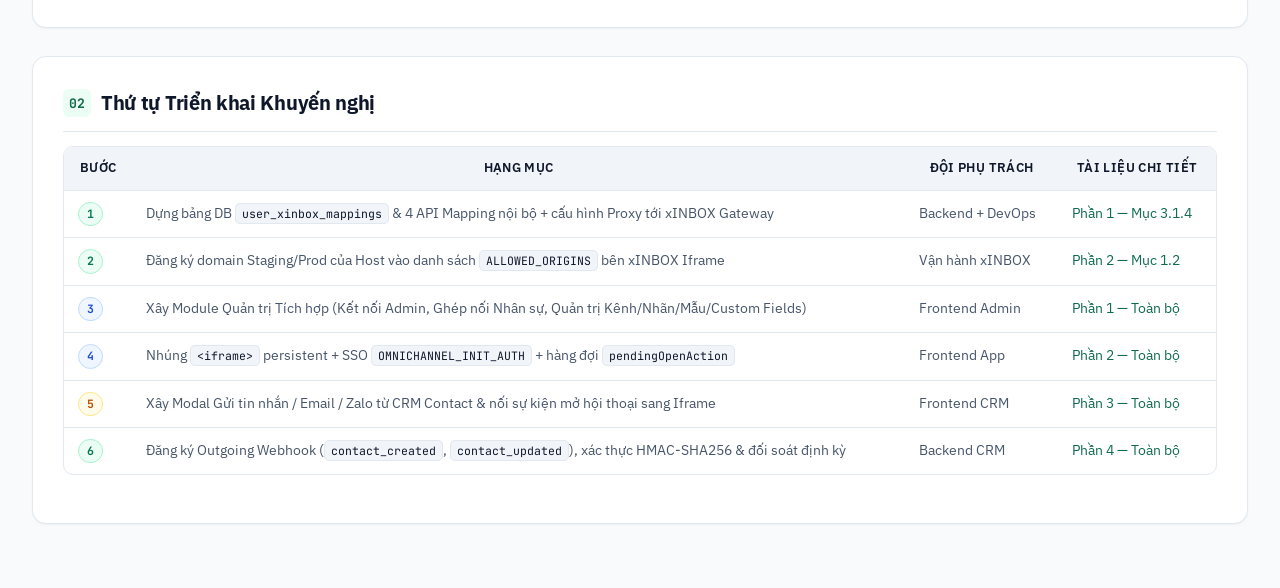
==== commit 99bc3450: "docs: add Contact & Company Webhook specification page (webhooks.html)" ====
--- a/index.html
+++ b/index.html
@@ -26,6 +26,7 @@
         <a href="./admin-integration.html" class="nav-tab">1. Quản trị &amp; API</a>
         <a href="./iframe-embed.html" class="nav-tab">2. Nhúng Iframe</a>
         <a href="./contact-modal.html" class="nav-tab">3. Modal Hội thoại</a>
+        <a href="./webhooks.html" class="nav-tab">4. Webhook</a>
       </nav>
 
       <div class="topbar-actions">
@@ -50,7 +51,7 @@
           Tài liệu chuẩn hóa cho đội ngũ phát triển bên thứ ba tích hợp hệ sinh thái chăm sóc khách hàng đa kênh <strong>xINBOX</strong> vào bất kỳ nền tảng Web hoặc Mobile nào: từ tầng Quản trị &amp; Ánh xạ Nhân sự, Nhúng khung chat Iframe kèm giao thức <code>postMessage</code> hai chiều, đến Modal Soạn tin nhắn Đa kênh / Email / Zalo.
         </p>
         <div class="meta-strip">
-          <span class="meta-pill">3 Phân hệ Tích hợp Độc lập</span>
+          <span class="meta-pill">4 Phân hệ Tích hợp Độc lập</span>
           <span class="meta-pill">2 Khối API: xINBOX Gateway + Nội bộ Hệ thống Tích hợp</span>
           <span class="meta-pill">Zero Framework Lock-in</span>
         </div>
@@ -58,7 +59,7 @@
 
       <div id="emptySearch" class="empty-search is-hidden">Không tìm thấy mục nào khớp từ khóa tìm kiếm.</div>
 
-      <section class="cards-grid" aria-label="Danh sách 3 tài liệu đặc tả">
+      <section class="cards-grid" aria-label="Danh sách 4 tài liệu đặc tả">
         <a href="./admin-integration.html" class="portal-card" data-searchable>
           <div class="portal-card-head">
             <span class="portal-card-icon" aria-hidden="true">
@@ -100,6 +101,21 @@
           <p>Cơ chế tìm danh bạ 300ms, tra cứu SĐT Zalo Cá Nhân qua <code>contacts/lookup</code>, giải mã <code>source_id</code> tự động tại 3 thời điểm, phân loại chính sách 5 nhóm kênh, JSON / Multipart đính kèm tệp và lời mời kết bạn Zalo 150 ký tự.</p>
           <div class="portal-card-footer">
             <span>Mở đặc tả Modal Hội thoại</span>
+            <span aria-hidden="true">&rarr;</span>
+          </div>
+        </a>
+
+        <a href="./webhooks.html" class="portal-card" data-searchable>
+          <div class="portal-card-head">
+            <span class="portal-card-icon" aria-hidden="true">
+              <svg width="20" height="20" viewBox="0 0 24 24" fill="none" stroke="currentColor" stroke-width="2"><path d="M18 16.98h-5.99c-1.1 0-1.95.94-2.48 1.9A4 4 0 0 1 2 17c.01-.7.2-1.4.57-2"/><path d="m6 17 3.13-5.78c.53-.97.1-2.18-.5-3.1a4 4 0 1 1 6.89-4.06"/><path d="m12 6 3.13 5.73C15.66 12.7 16.9 13 18 13a4 4 0 0 1 0 8"/></svg>
+            </span>
+            <span class="badge badge-post">PHẦN 4</span>
+          </div>
+          <h3>Webhook Contact &amp; Company</h3>
+          <p>Đặc tả outgoing webhook (<code>contact_created</code>, <code>contact_updated</code>), liên hệ trong <code>message_created</code>, đồng bộ hai chiều qua <code>identifier</code>, xác thực chữ ký HMAC-SHA256 và giới hạn sự kiện Company.</p>
+          <div class="portal-card-footer">
+            <span>Mở đặc tả Webhook</span>
             <span aria-hidden="true">&rarr;</span>
           </div>
         </a>
@@ -217,6 +233,12 @@
                 <td>Frontend CRM</td>
                 <td><a href="./contact-modal.html">Phần 3 — Toàn bộ</a></td>
               </tr>
+              <tr>
+                <td><span class="badge badge-post">6</span></td>
+                <td>Đăng ký Outgoing Webhook (<code>contact_created</code>, <code>contact_updated</code>), xác thực HMAC-SHA256 &amp; đối soát định kỳ</td>
+                <td>Backend CRM</td>
+                <td><a href="./webhooks.html">Phần 4 — Toàn bộ</a></td>
+              </tr>
             </tbody>
           </table>
         </div>
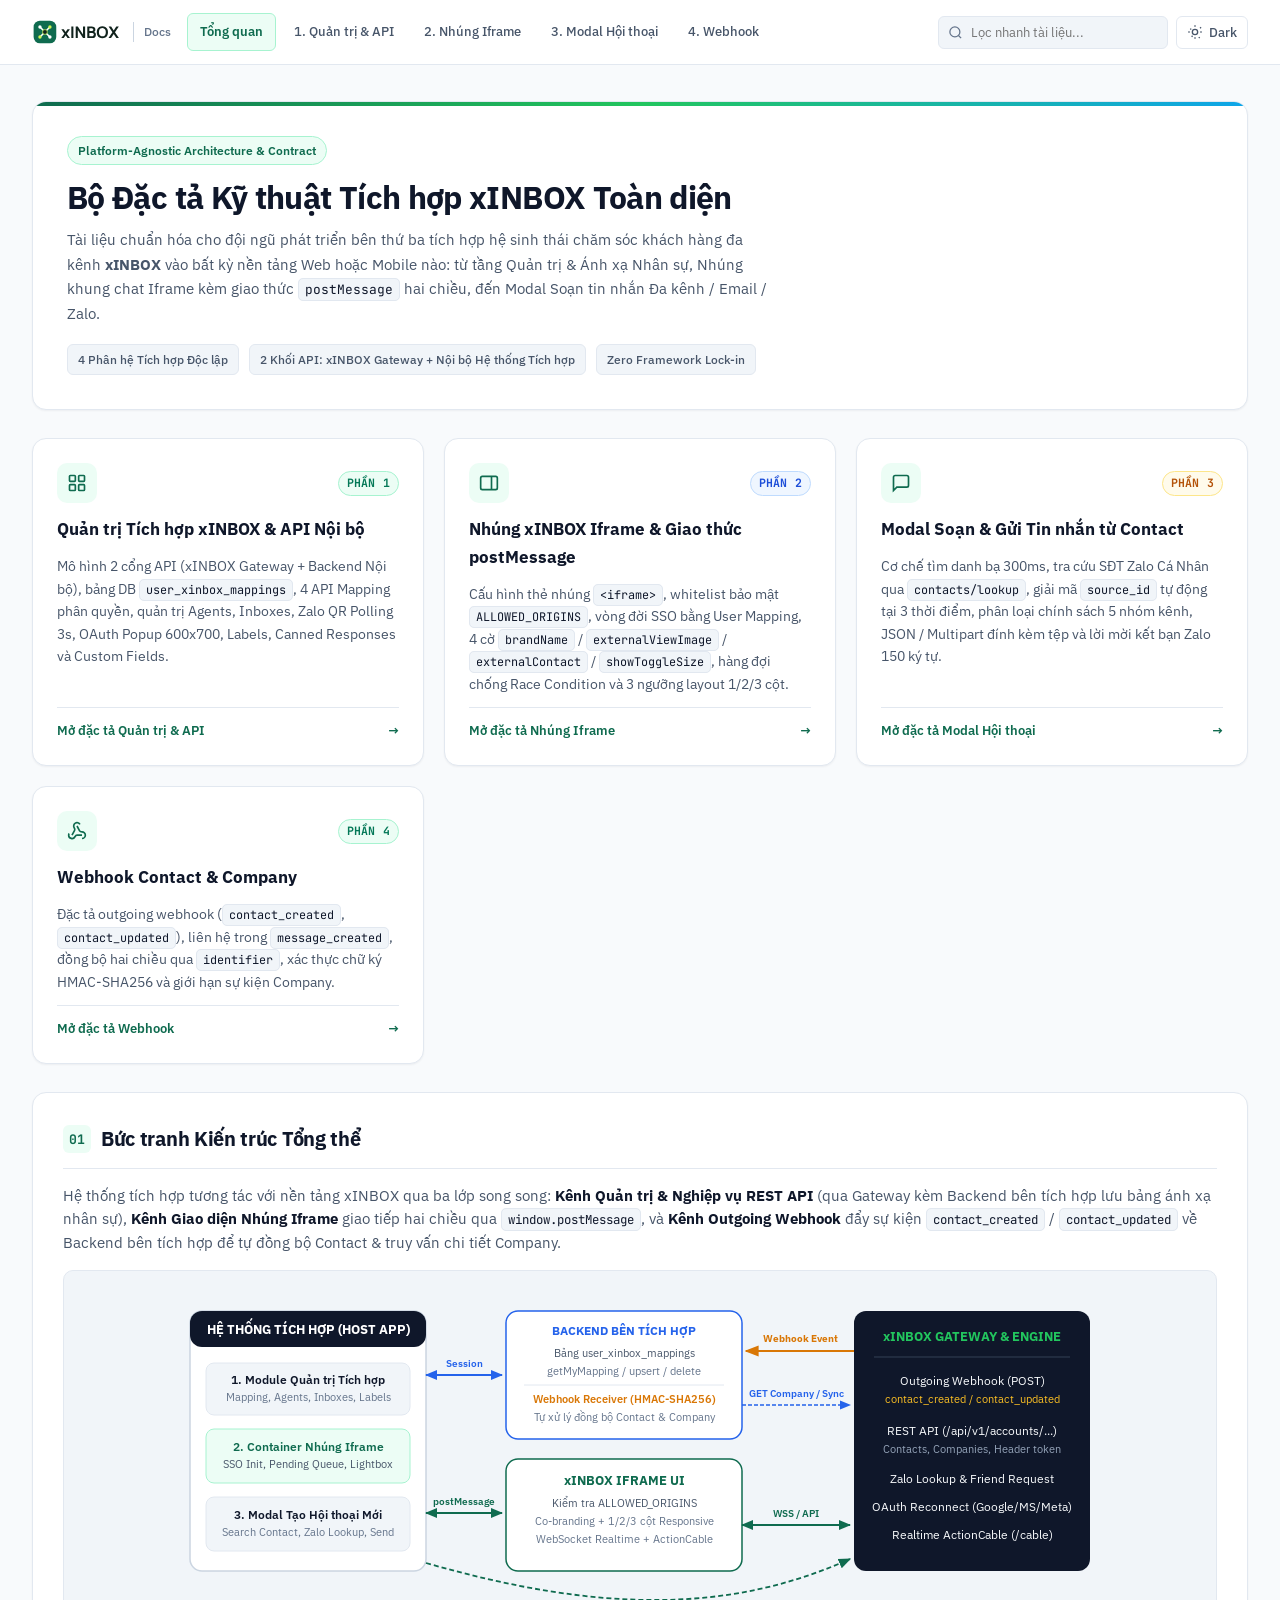
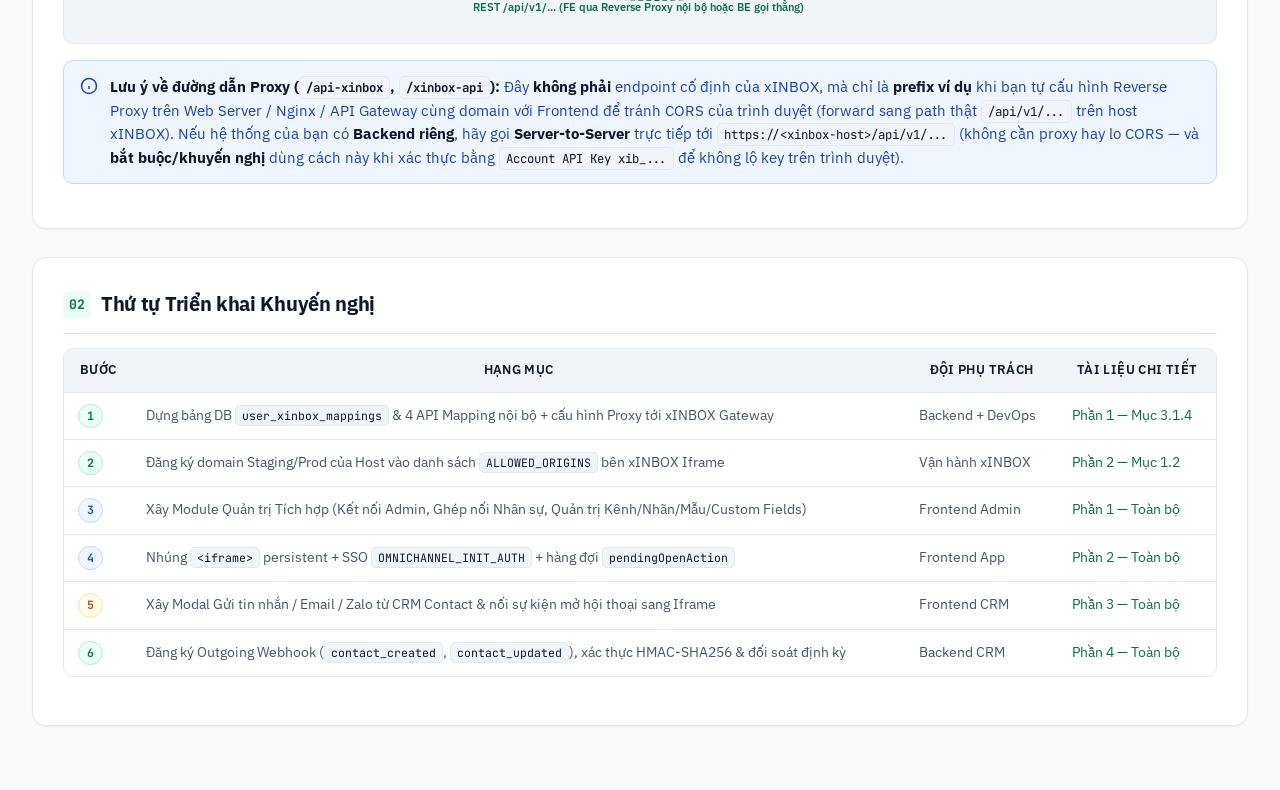
==== commit ac3b46a2: "docs: clarify Reverse Proxy vs Server-to-Server REST calls and webhook architecture" ====
--- a/index.html
+++ b/index.html
@@ -123,10 +123,10 @@
 
       <section class="doc-section" data-searchable>
         <h2><span class="sec-num">01</span> Bức tranh Kiến trúc Tổng thể</h2>
-        <p>Hệ thống tích hợp tương tác với nền tảng xINBOX qua hai lớp song song: <strong>Kênh Quản trị &amp; Nghiệp vụ REST API</strong> (được proxy qua Gateway kèm Backend Nội bộ lưu bảng ánh xạ nhân sự) và <strong>Kênh Giao diện Nhúng Iframe</strong> giao tiếp hai chiều qua <code>window.postMessage</code>.</p>
-
-        <div class="diagram-box" role="img" aria-label="Sơ đồ kiến trúc tổng thể kết nối Host App, Backend Nội bộ, xINBOX Gateway và xINBOX Iframe">
-          <svg viewBox="0 0 920 300" width="100%" style="max-width: 920px; display: block; margin: auto; font-family: var(--font-sans);">
+        <p>Hệ thống tích hợp tương tác với nền tảng xINBOX qua ba lớp song song: <strong>Kênh Quản trị &amp; Nghiệp vụ REST API</strong> (qua Gateway kèm Backend bên tích hợp lưu bảng ánh xạ nhân sự), <strong>Kênh Giao diện Nhúng Iframe</strong> giao tiếp hai chiều qua <code>window.postMessage</code>, và <strong>Kênh Outgoing Webhook</strong> đẩy sự kiện <code>contact_created</code> / <code>contact_updated</code> về Backend bên tích hợp để tự đồng bộ Contact &amp; truy vấn chi tiết Company.</p>
+
+        <div class="diagram-box" role="img" aria-label="Sơ đồ kiến trúc tổng thể kết nối Host App, Backend bên tích hợp, xINBOX Gateway, xINBOX Iframe và luồng Outgoing Webhook">
+          <svg viewBox="0 0 940 340" width="100%" style="max-width: 940px; display: block; margin: auto; font-family: var(--font-sans);">
             <defs>
               <marker id="arrow" viewBox="0 0 10 10" refX="9" refY="5" markerWidth="7" markerHeight="7" orient="auto-start-reverse">
                 <path d="M 0 1 L 10 5 L 0 9 z" fill="#0f6b4f" />
@@ -134,59 +134,78 @@
               <marker id="arrow-blue" viewBox="0 0 10 10" refX="9" refY="5" markerWidth="7" markerHeight="7" orient="auto-start-reverse">
                 <path d="M 0 1 L 10 5 L 0 9 z" fill="#2563eb" />
               </marker>
+              <marker id="arrow-amber" viewBox="0 0 10 10" refX="9" refY="5" markerWidth="7" markerHeight="7" orient="auto-start-reverse">
+                <path d="M 0 1 L 10 5 L 0 9 z" fill="#d97706" />
+              </marker>
             </defs>
 
             <!-- Host App -->
-            <rect x="24" y="34" width="240" height="232" rx="12" fill="var(--color-surface)" stroke="var(--color-border-strong)" stroke-width="1.5"/>
-            <rect x="24" y="34" width="240" height="36" rx="12" fill="#0f172a"/>
-            <text x="144" y="57" text-anchor="middle" fill="#ffffff" font-size="13" font-weight="700">HỆ THỐNG TÍCH HỢP (HOST APP)</text>
-            <rect x="42" y="88" width="204" height="44" rx="8" fill="var(--color-surface-muted)" stroke="var(--color-border)"/>
-            <text x="144" y="108" text-anchor="middle" fill="var(--color-text)" font-size="12" font-weight="600">1. Module Quản trị Tích hợp</text>
-            <text x="144" y="124" text-anchor="middle" fill="var(--color-text-subtle)" font-size="10.5">Mapping, Agents, Inboxes, Labels</text>
-            <rect x="42" y="146" width="204" height="44" rx="8" fill="var(--color-accent-soft)" stroke="var(--color-accent-border)"/>
-            <text x="144" y="166" text-anchor="middle" fill="var(--color-accent)" font-size="12" font-weight="600">2. Container Nhúng Iframe</text>
-            <text x="144" y="182" text-anchor="middle" fill="var(--color-text-muted)" font-size="10.5">SSO Init, Pending Queue, Lightbox</text>
-            <rect x="42" y="204" width="204" height="44" rx="8" fill="var(--color-surface-muted)" stroke="var(--color-border)"/>
-            <text x="144" y="224" text-anchor="middle" fill="var(--color-text)" font-size="12" font-weight="600">3. Modal Tạo Hội thoại Mới</text>
-            <text x="144" y="240" text-anchor="middle" fill="var(--color-text-subtle)" font-size="10.5">Search Contact, Zalo Lookup, Send</text>
-
-            <!-- Middle: Internal Backend -->
-            <rect x="348" y="34" width="224" height="106" rx="12" fill="var(--color-surface)" stroke="#2563eb" stroke-width="1.5"/>
-            <text x="460" y="60" text-anchor="middle" fill="#2563eb" font-size="12.5" font-weight="700">BACKEND NỘI BỘ CHỦ</text>
-            <text x="460" y="82" text-anchor="middle" fill="var(--color-text-muted)" font-size="11">Bảng user_xinbox_mappings</text>
-            <text x="460" y="100" text-anchor="middle" fill="var(--color-text-subtle)" font-size="10.5">getMyMapping / upsert / delete</text>
-            <text x="460" y="118" text-anchor="middle" fill="var(--color-text-subtle)" font-size="10.5">Danh sách Thành viên Workspace</text>
-
-            <!-- Middle: xINBOX Iframe -->
-            <rect x="348" y="160" width="224" height="106" rx="12" fill="var(--color-surface)" stroke="#0f6b4f" stroke-width="1.5"/>
-            <text x="460" y="186" text-anchor="middle" fill="#0f6b4f" font-size="12.5" font-weight="700">xINBOX IFRAME UI</text>
-            <text x="460" y="208" text-anchor="middle" fill="var(--color-text-muted)" font-size="11">Kiểm tra ALLOWED_ORIGINS</text>
-            <text x="460" y="226" text-anchor="middle" fill="var(--color-text-subtle)" font-size="10.5">Co-branding + 1/2/3 cột Responsive</text>
-            <text x="460" y="244" text-anchor="middle" fill="var(--color-text-subtle)" font-size="10.5">WebSocket Realtime + ActionCable</text>
+            <rect x="20" y="24" width="236" height="260" rx="12" fill="var(--color-surface)" stroke="var(--color-border-strong)" stroke-width="1.5"/>
+            <rect x="20" y="24" width="236" height="36" rx="12" fill="#0f172a"/>
+            <text x="138" y="47" text-anchor="middle" fill="#ffffff" font-size="12.5" font-weight="700">HỆ THỐNG TÍCH HỢP (HOST APP)</text>
+            <rect x="36" y="76" width="204" height="52" rx="8" fill="var(--color-surface-muted)" stroke="var(--color-border)"/>
+            <text x="138" y="97" text-anchor="middle" fill="var(--color-text)" font-size="12" font-weight="600">1. Module Quản trị Tích hợp</text>
+            <text x="138" y="114" text-anchor="middle" fill="var(--color-text-subtle)" font-size="10.5">Mapping, Agents, Inboxes, Labels</text>
+            <rect x="36" y="142" width="204" height="54" rx="8" fill="var(--color-accent-soft)" stroke="var(--color-accent-border)"/>
+            <text x="138" y="164" text-anchor="middle" fill="var(--color-accent)" font-size="12" font-weight="600">2. Container Nhúng Iframe</text>
+            <text x="138" y="181" text-anchor="middle" fill="var(--color-text-muted)" font-size="10.5">SSO Init, Pending Queue, Lightbox</text>
+            <rect x="36" y="210" width="204" height="54" rx="8" fill="var(--color-surface-muted)" stroke="var(--color-border)"/>
+            <text x="138" y="232" text-anchor="middle" fill="var(--color-text)" font-size="12" font-weight="600">3. Modal Tạo Hội thoại Mới</text>
+            <text x="138" y="249" text-anchor="middle" fill="var(--color-text-subtle)" font-size="10.5">Search Contact, Zalo Lookup, Send</text>
+
+            <!-- Middle-Top: Backend Bên Tích Hợp -->
+            <rect x="336" y="24" width="236" height="128" rx="12" fill="var(--color-surface)" stroke="#2563eb" stroke-width="1.5"/>
+            <text x="454" y="48" text-anchor="middle" fill="#2563eb" font-size="12" font-weight="700">BACKEND BÊN TÍCH HỢP</text>
+            <text x="454" y="70" text-anchor="middle" fill="var(--color-text-muted)" font-size="11">Bảng user_xinbox_mappings</text>
+            <text x="454" y="88" text-anchor="middle" fill="var(--color-text-subtle)" font-size="10.5">getMyMapping / upsert / delete</text>
+            <line x1="354" y1="98" x2="554" y2="98" stroke="var(--color-border)" stroke-width="1"/>
+            <text x="454" y="116" text-anchor="middle" fill="#d97706" font-size="11" font-weight="600">Webhook Receiver (HMAC-SHA256)</text>
+            <text x="454" y="134" text-anchor="middle" fill="var(--color-text-subtle)" font-size="10.5">Tự xử lý đồng bộ Contact &amp; Company</text>
+
+            <!-- Middle-Bottom: xINBOX Iframe -->
+            <rect x="336" y="172" width="236" height="112" rx="12" fill="var(--color-surface)" stroke="#0f6b4f" stroke-width="1.5"/>
+            <text x="454" y="198" text-anchor="middle" fill="#0f6b4f" font-size="12.5" font-weight="700">xINBOX IFRAME UI</text>
+            <text x="454" y="220" text-anchor="middle" fill="var(--color-text-muted)" font-size="11">Kiểm tra ALLOWED_ORIGINS</text>
+            <text x="454" y="238" text-anchor="middle" fill="var(--color-text-subtle)" font-size="10.5">Co-branding + 1/2/3 cột Responsive</text>
+            <text x="454" y="256" text-anchor="middle" fill="var(--color-text-subtle)" font-size="10.5">WebSocket Realtime + ActionCable</text>
 
             <!-- Right: xINBOX Server -->
-            <rect x="656" y="34" width="240" height="232" rx="12" fill="#0f172a"/>
-            <text x="776" y="70" text-anchor="middle" fill="#22c55e" font-size="13.5" font-weight="700">xINBOX GATEWAY &amp; ENGINE</text>
-            <line x1="680" y1="86" x2="872" y2="86" stroke="#334155" stroke-width="1"/>
-            <text x="776" y="114" text-anchor="middle" fill="#f8fafc" font-size="11.5">REST API (/api/v1/accounts/...)</text>
-            <text x="776" y="138" text-anchor="middle" fill="#94a3b8" font-size="10.5">Header: api_access_token</text>
-            <text x="776" y="166" text-anchor="middle" fill="#f8fafc" font-size="11.5">Zalo Lookup &amp; Friend Request</text>
-            <text x="776" y="190" text-anchor="middle" fill="#f8fafc" font-size="11.5">OAuth Reconnect (Google/MS/Meta)</text>
-            <text x="776" y="214" text-anchor="middle" fill="#f8fafc" font-size="11.5">Realtime ActionCable (/cable)</text>
+            <rect x="684" y="24" width="236" height="260" rx="12" fill="#0f172a"/>
+            <text x="802" y="54" text-anchor="middle" fill="#22c55e" font-size="13" font-weight="700">xINBOX GATEWAY &amp; ENGINE</text>
+            <line x1="704" y1="70" x2="900" y2="70" stroke="#334155" stroke-width="1"/>
+            <text x="802" y="98" text-anchor="middle" fill="#f8fafc" font-size="11.5">Outgoing Webhook (POST)</text>
+            <text x="802" y="116" text-anchor="middle" fill="#fbbf24" font-size="10.5">contact_created / contact_updated</text>
+            <text x="802" y="148" text-anchor="middle" fill="#f8fafc" font-size="11.5">REST API (/api/v1/accounts/...)</text>
+            <text x="802" y="166" text-anchor="middle" fill="#94a3b8" font-size="10.5">Contacts, Companies, Header token</text>
+            <text x="802" y="196" text-anchor="middle" fill="#f8fafc" font-size="11.5">Zalo Lookup &amp; Friend Request</text>
+            <text x="802" y="224" text-anchor="middle" fill="#f8fafc" font-size="11.5">OAuth Reconnect (Google/MS/Meta)</text>
+            <text x="802" y="252" text-anchor="middle" fill="#f8fafc" font-size="11.5">Realtime ActionCable (/cable)</text>
 
             <!-- Connectors -->
-            <path d="M 264 90 L 344 90" stroke="#2563eb" stroke-width="1.8" marker-end="url(#arrow-blue)" marker-start="url(#arrow-blue)"/>
-            <text x="304" y="82" text-anchor="middle" fill="#2563eb" font-size="10" font-weight="600">Session</text>
-
-            <path d="M 264 198 L 344 198" stroke="#0f6b4f" stroke-width="1.8" marker-end="url(#arrow)" marker-start="url(#arrow)"/>
-            <text x="304" y="190" text-anchor="middle" fill="#0f6b4f" font-size="10" font-weight="600">postMessage</text>
-
-            <path d="M 572 213 L 652 213" stroke="#0f6b4f" stroke-width="1.8" marker-end="url(#arrow)" marker-start="url(#arrow)"/>
-            <text x="612" y="205" text-anchor="middle" fill="#0f6b4f" font-size="10" font-weight="600">WSS / API</text>
-
-            <path d="M 264 252 C 420 292, 540 292, 652 246" fill="none" stroke="#0f6b4f" stroke-width="1.8" stroke-dasharray="5 3" marker-end="url(#arrow)"/>
-            <text x="460" y="290" text-anchor="middle" fill="#0f6b4f" font-size="10" font-weight="600">REST qua Proxy (/api-xinbox hoặc /xinbox-api)</text>
+            <path d="M 256 88 L 332 88" stroke="#2563eb" stroke-width="1.8" marker-end="url(#arrow-blue)" marker-start="url(#arrow-blue)"/>
+            <text x="294" y="80" text-anchor="middle" fill="#2563eb" font-size="10" font-weight="600">Session</text>
+
+            <!-- Webhook Push: xINBOX Engine -> Backend Bên Tích Hợp -->
+            <path d="M 684 64 L 576 64" stroke="#d97706" stroke-width="2" marker-end="url(#arrow-amber)"/>
+            <text x="630" y="55" text-anchor="middle" fill="#d97706" font-size="10" font-weight="700">Webhook Event</text>
+
+            <!-- Sync Pull / Company Detail: Backend Bên Tích Hợp -> xINBOX API -->
+            <path d="M 572 118 L 680 118" stroke="#2563eb" stroke-width="1.6" stroke-dasharray="4 2" marker-end="url(#arrow-blue)"/>
+            <text x="626" y="110" text-anchor="middle" fill="#2563eb" font-size="9.5" font-weight="600">GET Company / Sync</text>
+
+            <path d="M 256 226 L 332 226" stroke="#0f6b4f" stroke-width="1.8" marker-end="url(#arrow)" marker-start="url(#arrow)"/>
+            <text x="294" y="218" text-anchor="middle" fill="#0f6b4f" font-size="10" font-weight="600">postMessage</text>
+
+            <path d="M 572 238 L 680 238" stroke="#0f6b4f" stroke-width="1.8" marker-end="url(#arrow)" marker-start="url(#arrow)"/>
+            <text x="626" y="230" text-anchor="middle" fill="#0f6b4f" font-size="10" font-weight="600">WSS / API</text>
+
+            <path d="M 256 276 C 430 326, 560 326, 680 272" fill="none" stroke="#0f6b4f" stroke-width="1.8" stroke-dasharray="5 3" marker-end="url(#arrow)"/>
+            <text x="468" y="324" text-anchor="middle" fill="#0f6b4f" font-size="10.5" font-weight="600">REST /api/v1/... (FE qua Reverse Proxy nội bộ hoặc BE gọi thẳng)</text>
           </svg>
+        </div>
+        <div class="callout callout-info">
+          <svg class="callout-icon" width="18" height="18" viewBox="0 0 24 24" fill="none" stroke="currentColor" stroke-width="2" aria-hidden="true"><circle cx="12" cy="12" r="10"/><path d="M12 16v-4"/><path d="M12 8h.01"/></svg>
+          <p><strong>Lưu ý về đường dẫn Proxy (<code>/api-xinbox</code>, <code>/xinbox-api</code>):</strong> Đây <strong>không phải</strong> endpoint cố định của xINBOX, mà chỉ là <strong>prefix ví dụ</strong> khi bạn tự cấu hình Reverse Proxy trên Web Server / Nginx / API Gateway cùng domain với Frontend để tránh CORS của trình duyệt (forward sang path thật <code>/api/v1/...</code> trên host xINBOX). Nếu hệ thống của bạn có <strong>Backend riêng</strong>, hãy gọi <strong>Server-to-Server</strong> trực tiếp tới <code>https://&lt;xinbox-host&gt;/api/v1/...</code> (không cần proxy hay lo CORS — và <strong>bắt buộc/khuyến nghị</strong> dùng cách này khi xác thực bằng <code>Account API Key xib_...</code> để không lộ key trên trình duyệt).</p>
         </div>
       </section>
 
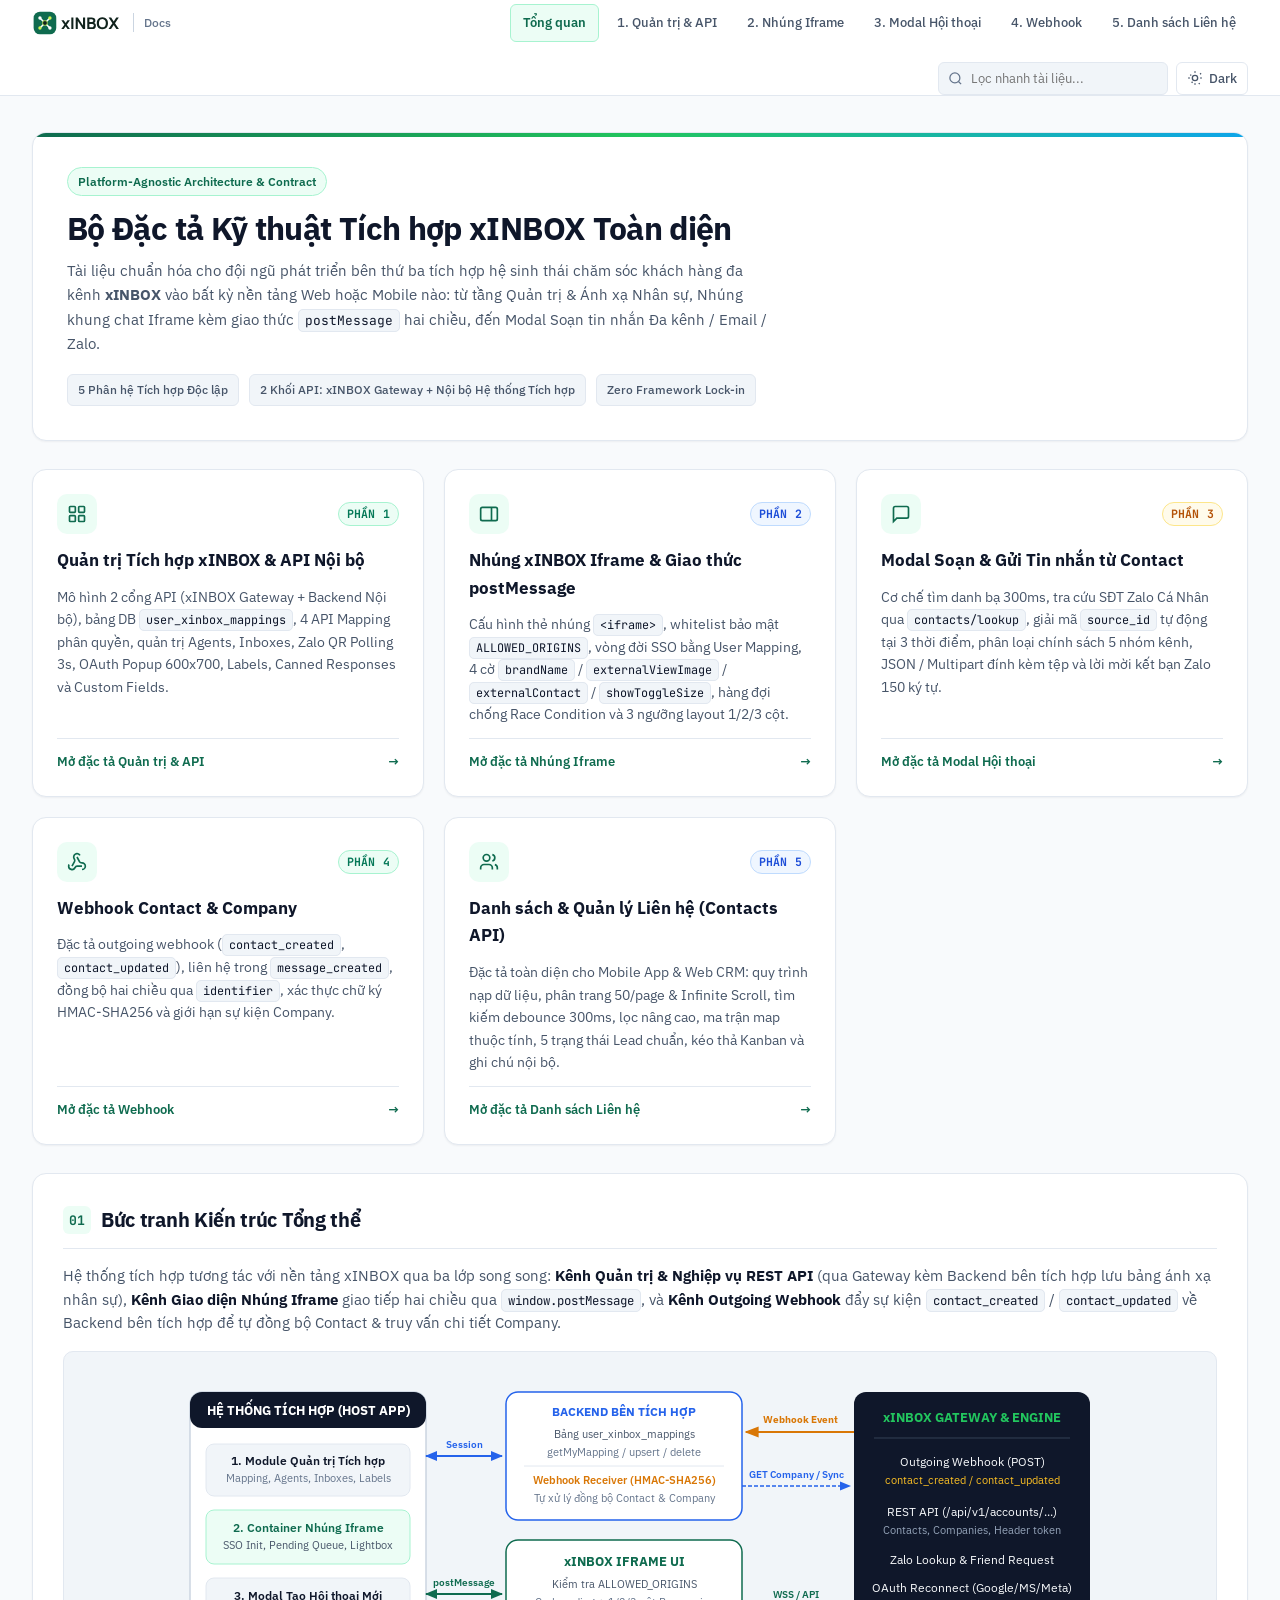
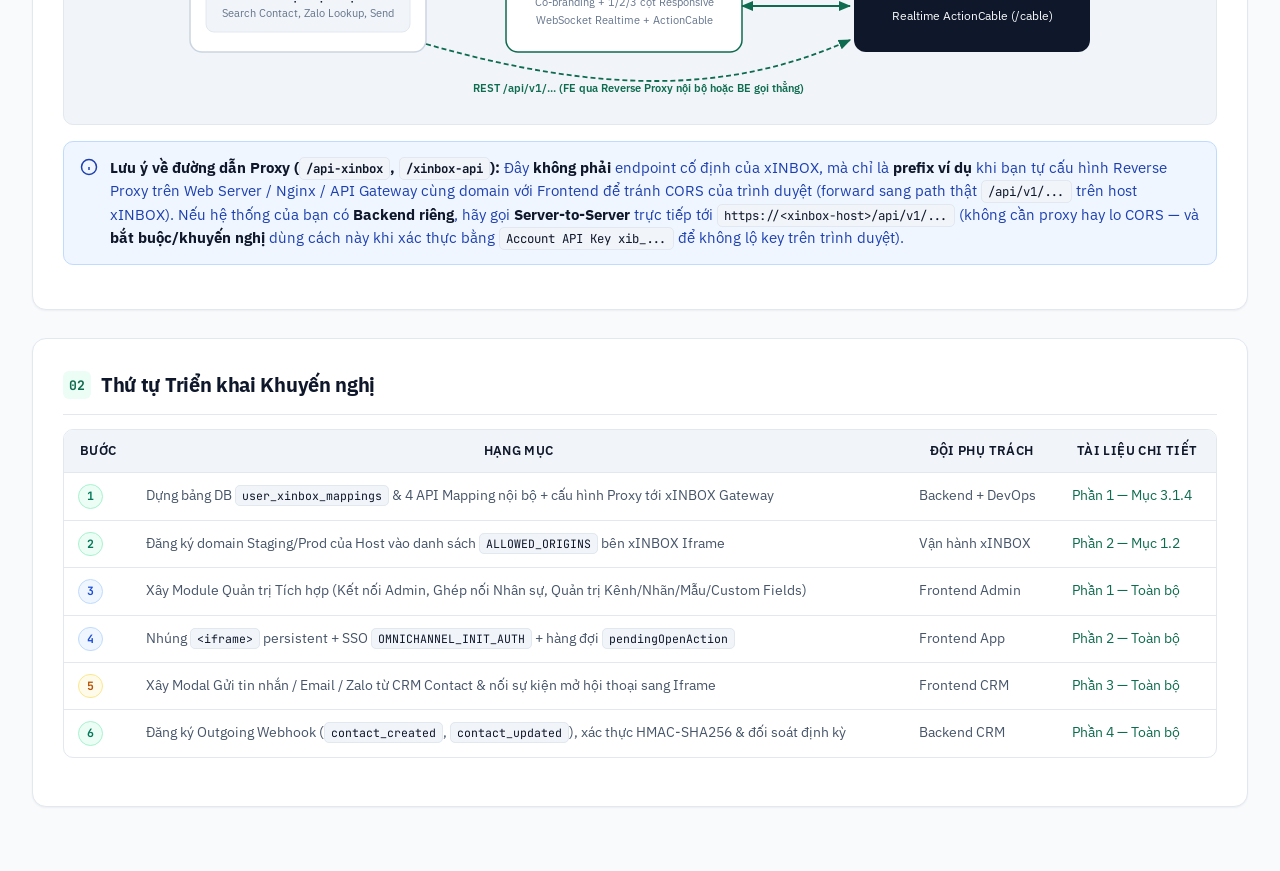
==== commit 7883f6f3: "docs: add contact list integration spec (part 5) and brand standardization" ====
--- a/index.html
+++ b/index.html
@@ -27,6 +27,7 @@
         <a href="./iframe-embed.html" class="nav-tab">2. Nhúng Iframe</a>
         <a href="./contact-modal.html" class="nav-tab">3. Modal Hội thoại</a>
         <a href="./webhooks.html" class="nav-tab">4. Webhook</a>
+        <a href="./contact-list.html" class="nav-tab">5. Danh sách Liên hệ</a>
       </nav>
 
       <div class="topbar-actions">
@@ -51,7 +52,7 @@
           Tài liệu chuẩn hóa cho đội ngũ phát triển bên thứ ba tích hợp hệ sinh thái chăm sóc khách hàng đa kênh <strong>xINBOX</strong> vào bất kỳ nền tảng Web hoặc Mobile nào: từ tầng Quản trị &amp; Ánh xạ Nhân sự, Nhúng khung chat Iframe kèm giao thức <code>postMessage</code> hai chiều, đến Modal Soạn tin nhắn Đa kênh / Email / Zalo.
         </p>
         <div class="meta-strip">
-          <span class="meta-pill">4 Phân hệ Tích hợp Độc lập</span>
+          <span class="meta-pill">5 Phân hệ Tích hợp Độc lập</span>
           <span class="meta-pill">2 Khối API: xINBOX Gateway + Nội bộ Hệ thống Tích hợp</span>
           <span class="meta-pill">Zero Framework Lock-in</span>
         </div>
@@ -59,7 +60,7 @@
 
       <div id="emptySearch" class="empty-search is-hidden">Không tìm thấy mục nào khớp từ khóa tìm kiếm.</div>
 
-      <section class="cards-grid" aria-label="Danh sách 4 tài liệu đặc tả">
+      <section class="cards-grid" aria-label="Danh sách 5 tài liệu đặc tả">
         <a href="./admin-integration.html" class="portal-card" data-searchable>
           <div class="portal-card-head">
             <span class="portal-card-icon" aria-hidden="true">
@@ -116,6 +117,21 @@
           <p>Đặc tả outgoing webhook (<code>contact_created</code>, <code>contact_updated</code>), liên hệ trong <code>message_created</code>, đồng bộ hai chiều qua <code>identifier</code>, xác thực chữ ký HMAC-SHA256 và giới hạn sự kiện Company.</p>
           <div class="portal-card-footer">
             <span>Mở đặc tả Webhook</span>
+            <span aria-hidden="true">&rarr;</span>
+          </div>
+        </a>
+
+        <a href="./contact-list.html" class="portal-card" data-searchable>
+          <div class="portal-card-head">
+            <span class="portal-card-icon" aria-hidden="true">
+              <svg width="20" height="20" viewBox="0 0 24 24" fill="none" stroke="currentColor" stroke-width="2"><path d="M16 21v-2a4 4 0 0 0-4-4H6a4 4 0 0 0-4 4v2"/><circle cx="9" cy="7" r="4"/><path d="M22 21v-2a4 4 0 0 0-3-3.87"/><path d="M16 3.13a4 4 0 0 1 0 7.75"/></svg>
+            </span>
+            <span class="badge badge-get">PHẦN 5</span>
+          </div>
+          <h3>Danh sách &amp; Quản lý Liên hệ (Contacts API)</h3>
+          <p>Đặc tả toàn diện cho Mobile App &amp; Web CRM: quy trình nạp dữ liệu, phân trang 50/page &amp; Infinite Scroll, tìm kiếm debounce 300ms, lọc nâng cao, ma trận map thuộc tính, 5 trạng thái Lead chuẩn, kéo thả Kanban và ghi chú nội bộ.</p>
+          <div class="portal-card-footer">
+            <span>Mở đặc tả Danh sách Liên hệ</span>
             <span aria-hidden="true">&rarr;</span>
           </div>
         </a>
